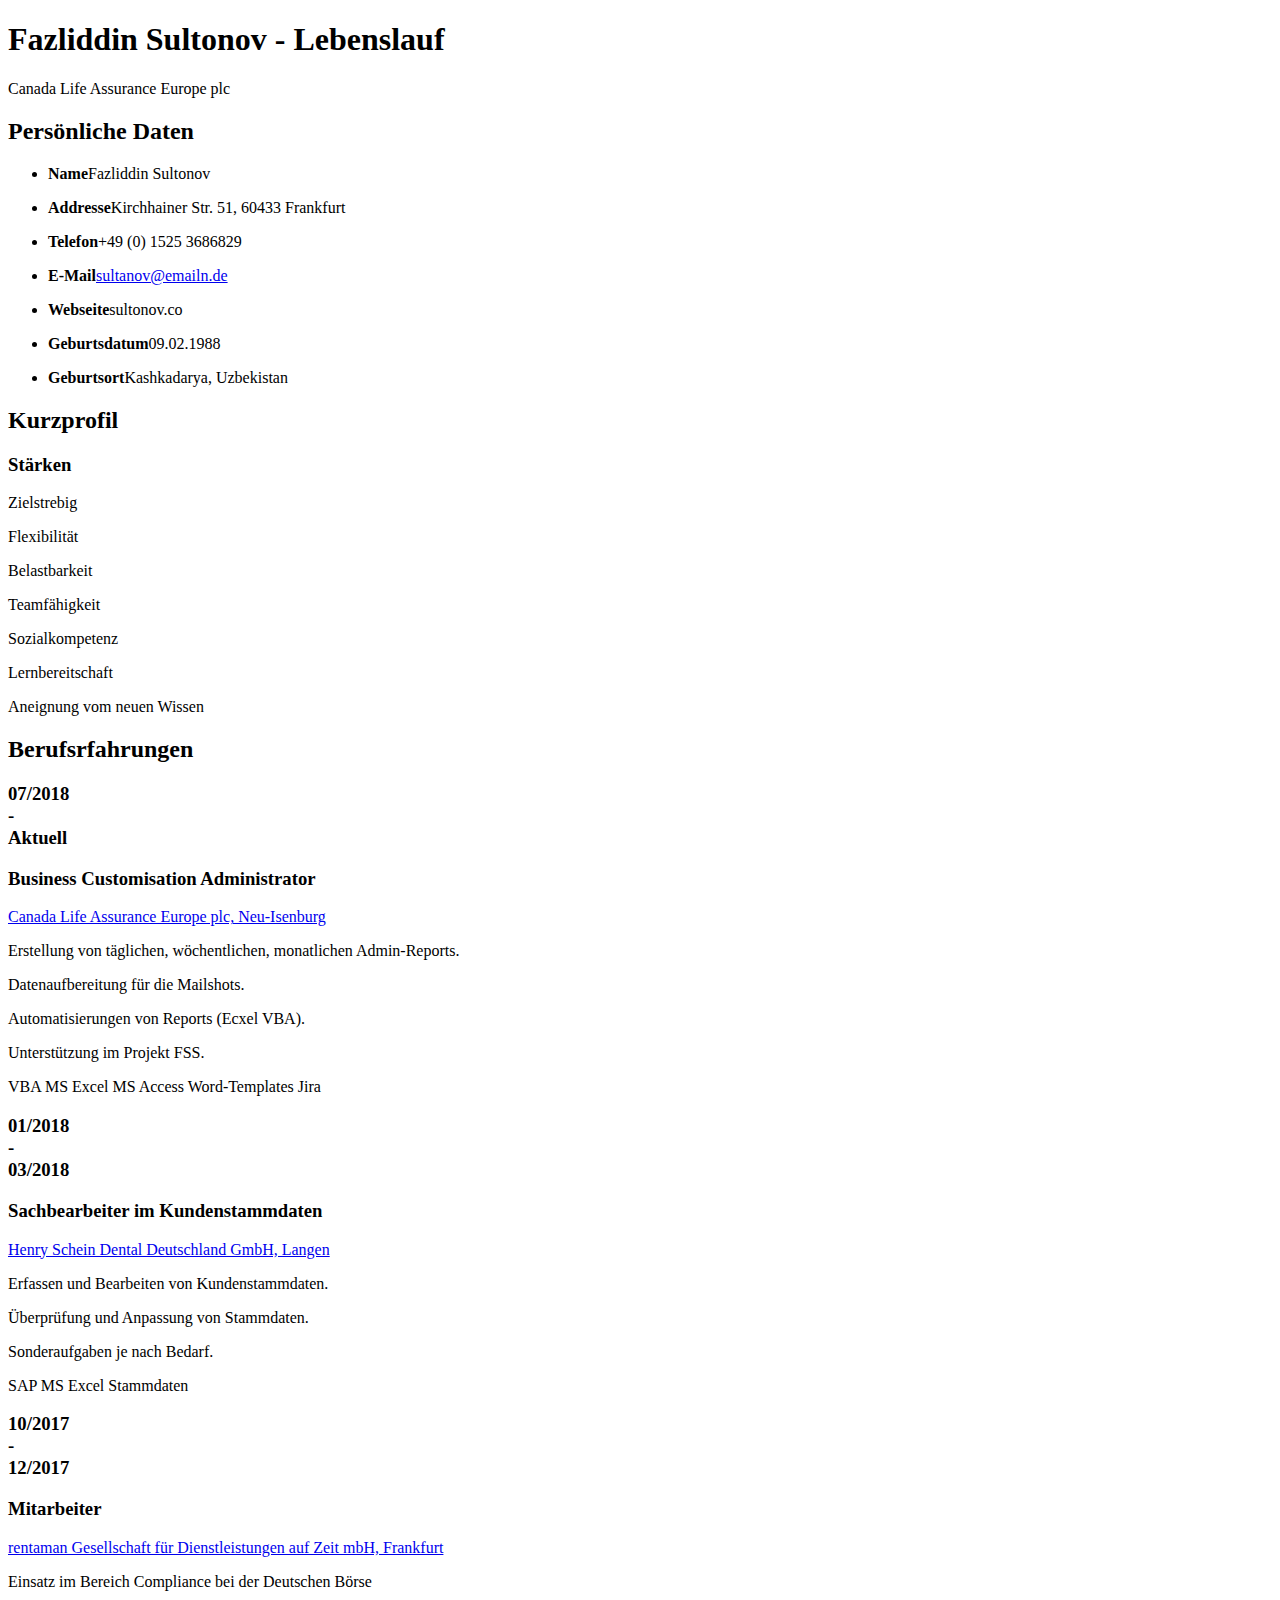
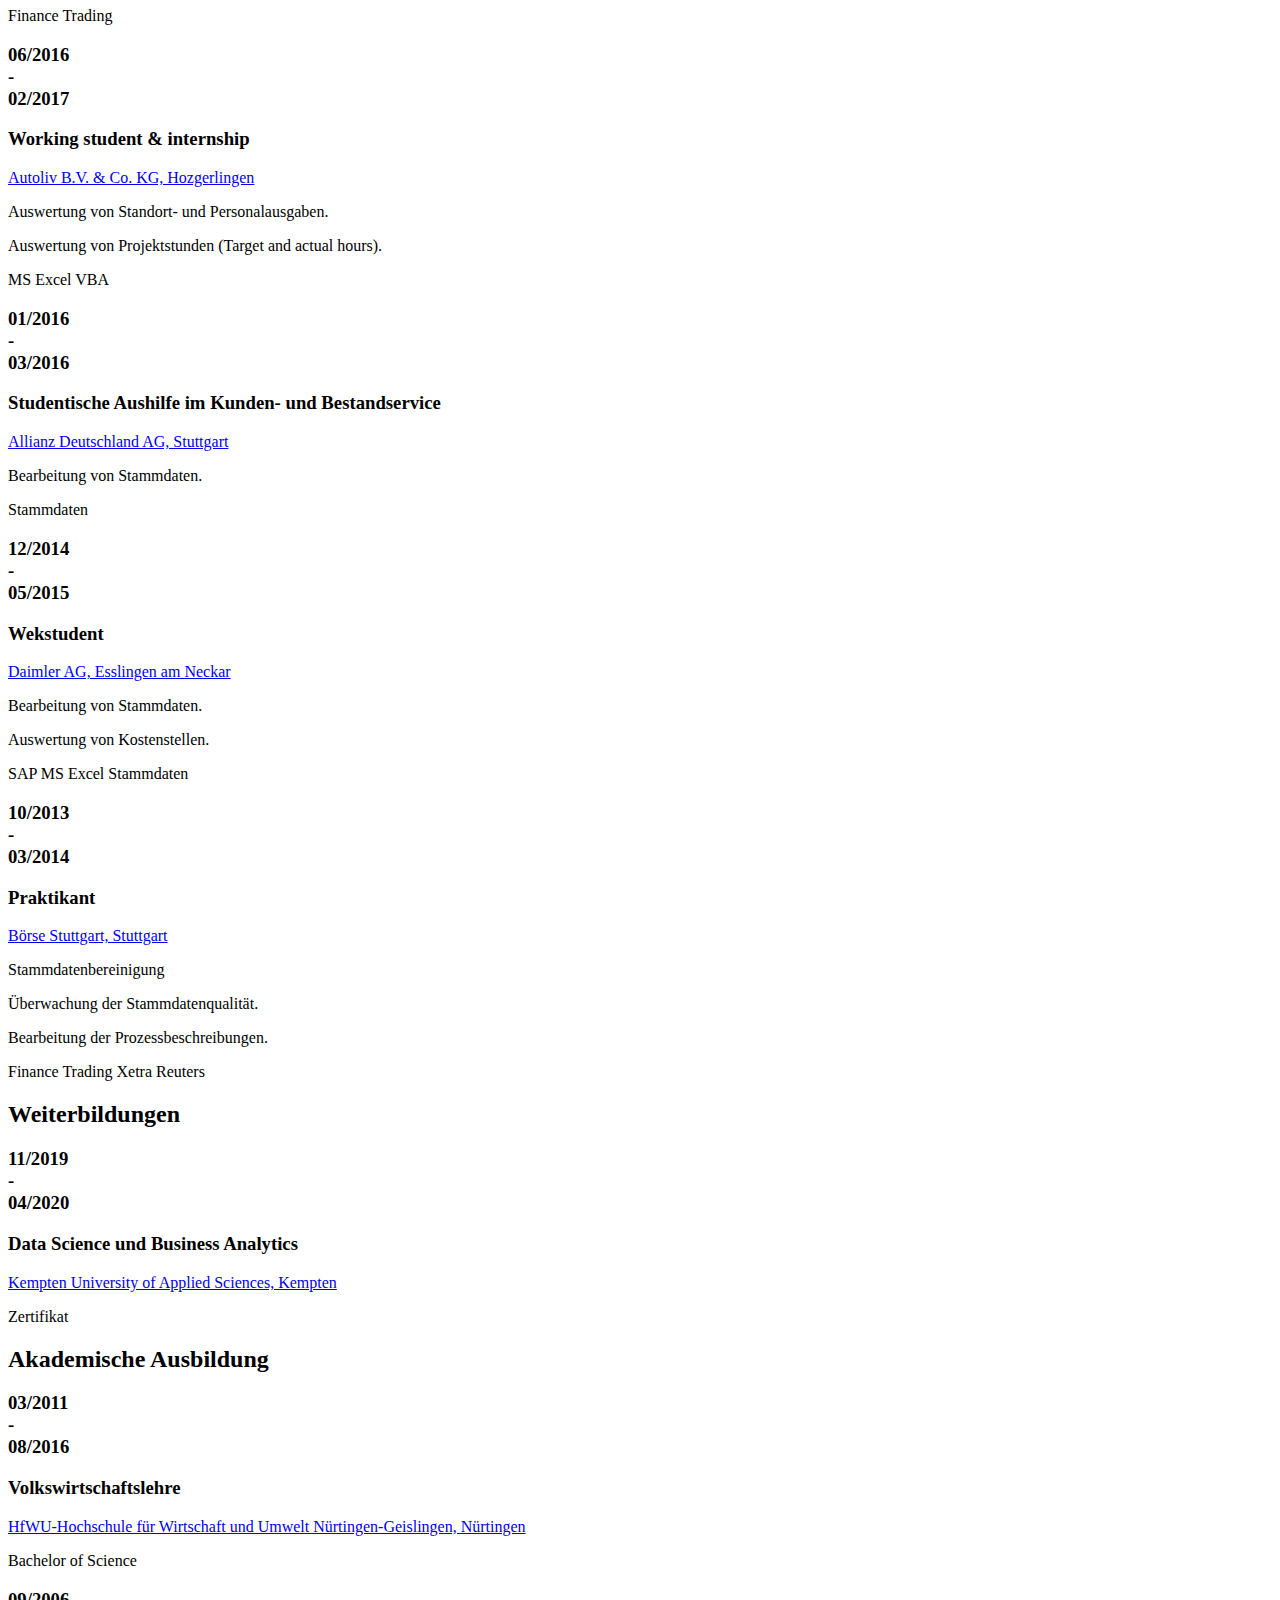
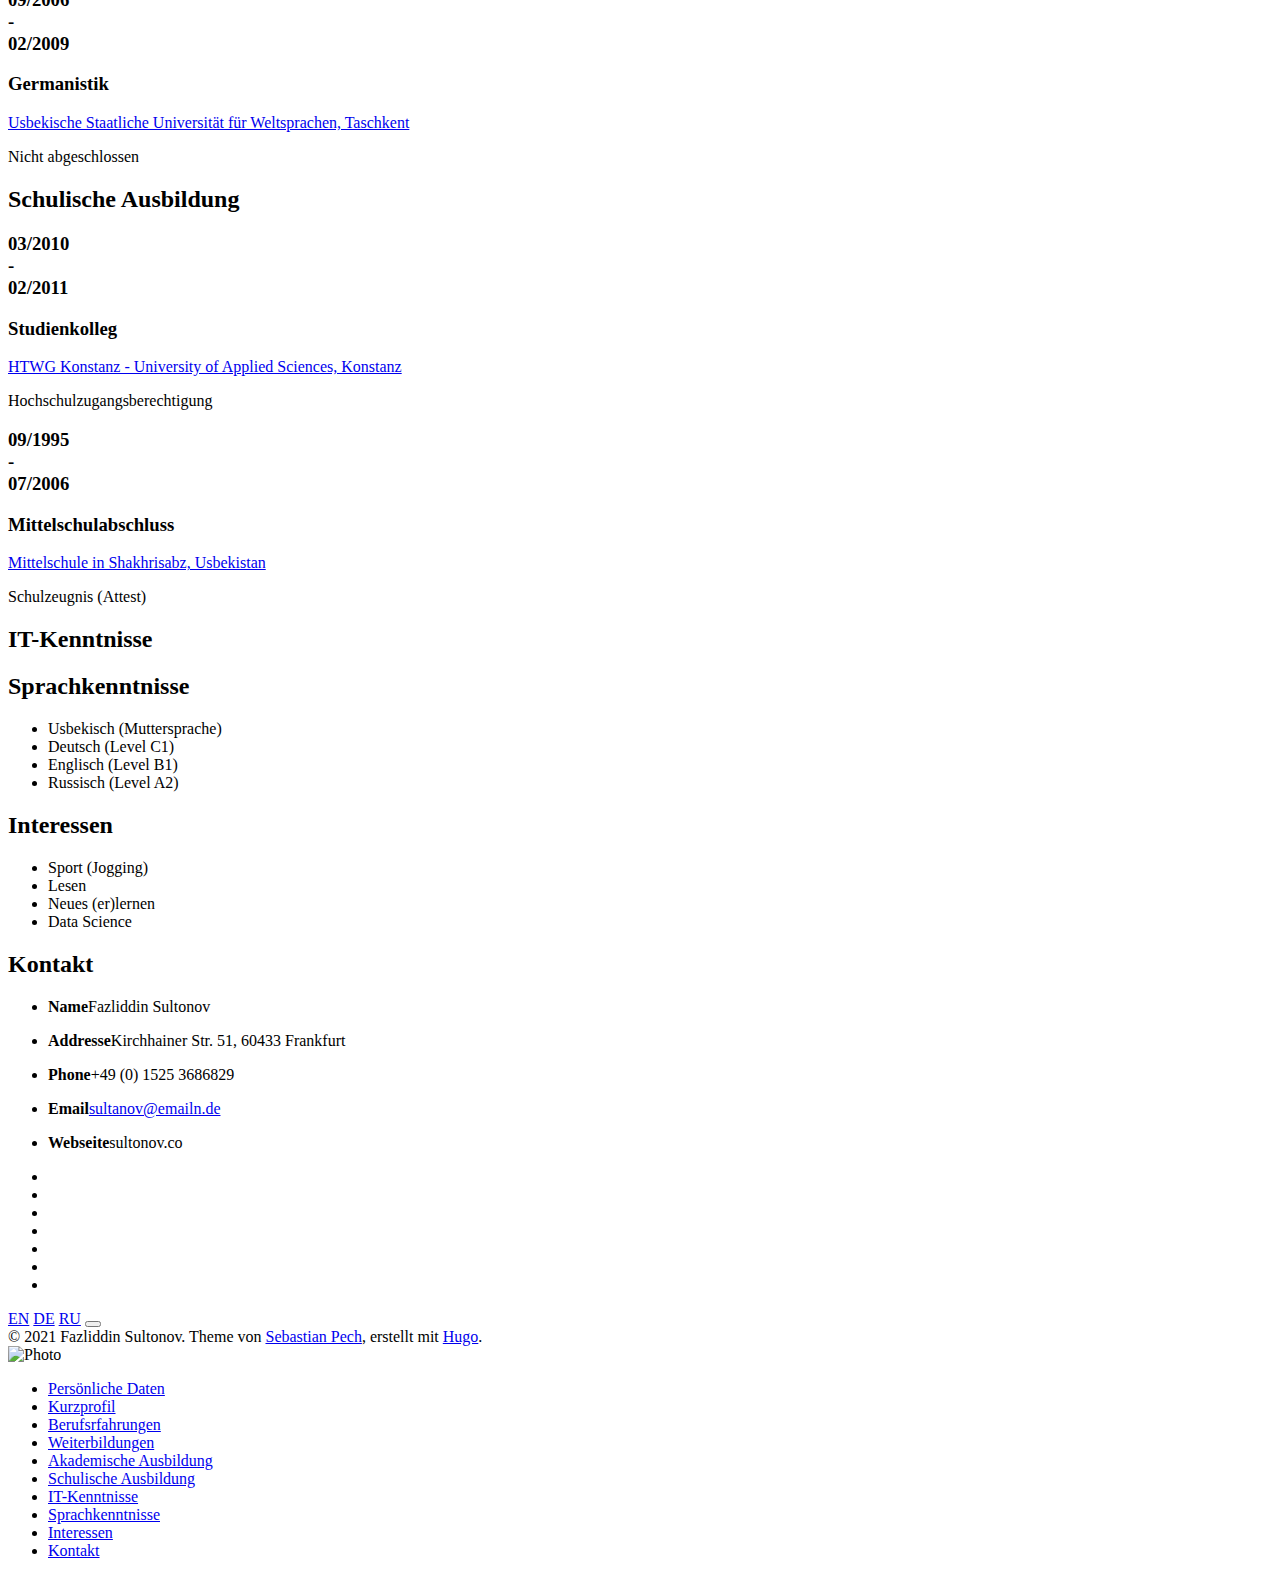
==== public/de/index.html @ d3e71e3d "Add files via upload" ====
<!DOCTYPE html>
<html lang="de">
    <meta charset="utf-8"><script type="application/ld+json">
    {
        "@context" : "http://schema.org",
        "@type" : "BlogPosting",
        "mainEntityOfPage": {
             "@type": "WebPage",
             "@id": "http:\/\/sultanov.github.io\/"
        },
        "articleSection" : "",
        "name" : "Lebenslauf",
        "headline" : "Lebenslauf",
        "description" : "Text about the site",
        "inLanguage" : "de",
        "author" : "Fazliddin Sultonov",
        "creator" : "Fazliddin Sultonov",
        "publisher": "Fazliddin Sultonov",
        "accountablePerson" : "Fazliddin Sultonov",
        "copyrightHolder" : "Fazliddin Sultonov",
        "copyrightYear" : "0001",
        "datePublished": "0001-01-01T00:00:00Z",
        "dateModified" : "0001-01-01T00:00:00Z",
        "url" : "\/de\/",
        "wordCount" : "0",
        "keywords" : [ "Blog" ]
    }
</script>
<title>Lebenslauf</title><meta name="viewport" content="width=device-width, initial-scale=1, shrink-to-fit=no">
<meta name="description" content="Text about the site">
<meta name="author" content="Fazliddin Sultonov">
<link rel="icon" href="http://sultanov.github.io/favicon.ico">


<meta itemprop="name" content="Lebenslauf">
<meta itemprop="description" content="Text about the site">
<meta property="og:title" content="Lebenslauf" />
<meta property="og:description" content="Text about the site" />
<meta property="og:type" content="website" />
<meta property="og:url" content="http://sultanov.github.io/de/" /><meta property="og:site_name" content="Lebenslauf" />


<meta name="twitter:card" content="summary"/>
<meta name="twitter:title" content="Lebenslauf"/>
<meta name="twitter:description" content="Text about the site"/>
<meta name="twitter:site" content="@Fazil_BEK"/>


<link rel="alternate" href="http://sultanov.github.io/de/index.xml" type="application/rss+xml" title="Lebenslauf"/>





<link rel="stylesheet" href="http://sultanov.github.io/css/vendor.min.86df443f2a1b5e0b3cbbdac33434ccbda779a6022b8434304fc34579dc955328f2f9b2969f8f2f6cadc9cf355bbb09e503cc7f9e86cd1330c4f6515e4bd662cf.css" integrity="sha512-ht9EPyobXgs8u9rDNDTMvad5pgIrhDQwT8NFedyVUyjy&#43;bKWn48vbK3JzzVbuwnlA8x/nobNEzDE9lFeS9Zizw==">


<body>





<div class="container">
    <main>

<h1>Fazliddin Sultonov - Lebenslauf</h1>
<div class="subtitle">Canada Life Assurance Europe plc</div>



<section id="section-personliche-daten">
    <h2><i class="fas fa-user"></i> Persönliche Daten</h2>
    <ul class="listspecial">
        
            <li><strong><i class="fas fa-user"></i> Name</strong>Fazliddin Sultonov</p>
        
            <li><strong><i class="fas fa-map-marker-alt"></i> Addresse</strong>Kirchhainer Str. 51, 60433 Frankfurt</p>
        
            <li><strong><i class="fas fa-mobile-alt"></i> Telefon</strong>+49 (0) 1525 3686829</p>
        
            <li><strong><i class="fas fa-envelope"></i> E-Mail</strong><a href="mailto:sultanov@emailn.de">sultanov@emailn.de</a></p>
        
            <li><strong><i class="fas fa-globe"></i> Webseite</strong>sultonov.co</p>
        
            <li><strong><i class="far fa-calendar-alt"></i> Geburtsdatum</strong>09.02.1988</p>
        
            <li><strong><i class="fas fa-globe-americas"></i> Geburtsort</strong>Kashkadarya, Uzbekistan</p>
        
    </ul>
</section>



<section id="section-kurzprofil">
    <h2><i class="fas fa-th-list"></i> Kurzprofil</h2>
    
        <div class="innerContainer">
            <h3 class="innerLeft">Stärken</h3>
            <div class="innerRight">
                
                    <p>Zielstrebig</p>
                
                    <p>Flexibilität</p>
                
                    <p>Belastbarkeit</p>
                
                    <p>Teamfähigkeit</p>
                
                    <p>Sozialkompetenz</p>
                
                    <p>Lernbereitschaft</p>
                
                    <p>Aneignung vom neuen Wissen</p>
                
            </div>
        </div>
    
</section>



<section id="section-berufsrfahrungen">
    <h2><i class="fas fa-briefcase"></i> Berufsrfahrungen</h2>
    
        <div class="innerContainer">
            <h3 class="innerLeft">07/2018<br />-<br/> Aktuell</h3>
            <div class="innerRight">
                <h3>Business Customisation Administrator</h3>
                <p><a href="https://www.canadalife.de/" target="_blank" rel="noopener noreferrer">Canada Life Assurance Europe plc, Neu-Isenburg</a></p>
                
                    <p>Erstellung von täglichen, wöchentlichen, monatlichen Admin-Reports.</p>
                
                    <p>Datenaufbereitung für die Mailshots.</p>
                
                    <p>Automatisierungen von Reports (Ecxel VBA).</p>
                
                    <p>Unterstützung im Projekt FSS.</p>
                
                <p>
                    
                        <span class="tag">VBA</span>
                    
                        <span class="tag">MS Excel</span>
                    
                        <span class="tag">MS Access</span>
                    
                        <span class="tag">Word-Templates</span>
                    
                        <span class="tag">Jira</span>
                    
                </p>
            </div>
        </div>
    
        <div class="innerContainer">
            <h3 class="innerLeft">01/2018<br />-<br/> 03/2018</h3>
            <div class="innerRight">
                <h3>Sachbearbeiter im Kundenstammdaten</h3>
                <p><a href="https://www.henryschein-dental.de/dental.aspx?sc_lang=de-de&amp;hssc=1" target="_blank" rel="noopener noreferrer">Henry Schein Dental Deutschland GmbH, Langen</a></p>
                
                    <p>Erfassen und Bearbeiten von Kundenstammdaten.</p>
                
                    <p>Überprüfung und Anpassung von Stammdaten.</p>
                
                    <p>Sonderaufgaben je nach Bedarf.</p>
                
                <p>
                    
                        <span class="tag">SAP</span>
                    
                        <span class="tag">MS Excel</span>
                    
                        <span class="tag">Stammdaten</span>
                    
                </p>
            </div>
        </div>
    
        <div class="innerContainer">
            <h3 class="innerLeft">10/2017<br />-<br/> 12/2017</h3>
            <div class="innerRight">
                <h3>Mitarbeiter</h3>
                <p><a href="https://rentaman.de/" target="_blank" rel="noopener noreferrer">rentaman Gesellschaft für Dienstleistungen auf Zeit mbH, Frankfurt</a></p>
                
                    <p>Einsatz im Bereich Compliance bei der Deutschen Börse</p>
                
                <p>
                    
                        <span class="tag">Finance</span>
                    
                        <span class="tag">Trading</span>
                    
                </p>
            </div>
        </div>
    
        <div class="innerContainer">
            <h3 class="innerLeft">06/2016<br />-<br/> 02/2017</h3>
            <div class="innerRight">
                <h3>Working student &amp; internship</h3>
                <p><a href="https://www.autoliv.com/" target="_blank" rel="noopener noreferrer">Autoliv B.V. &amp; Co. KG, Hozgerlingen</a></p>
                
                    <p>Auswertung von Standort- und Personalausgaben.</p>
                
                    <p>Auswertung von Projektstunden (Target and actual hours).</p>
                
                <p>
                    
                        <span class="tag">MS Excel</span>
                    
                        <span class="tag">VBA</span>
                    
                </p>
            </div>
        </div>
    
        <div class="innerContainer">
            <h3 class="innerLeft">01/2016<br />-<br/> 03/2016</h3>
            <div class="innerRight">
                <h3>Studentische Aushilfe im Kunden- und Bestandservice</h3>
                <p><a href="https://www.allianz.de/" target="_blank" rel="noopener noreferrer">Allianz Deutschland AG, Stuttgart</a></p>
                
                    <p>Bearbeitung von Stammdaten.</p>
                
                <p>
                    
                        <span class="tag">Stammdaten</span>
                    
                </p>
            </div>
        </div>
    
        <div class="innerContainer">
            <h3 class="innerLeft">12/2014<br />-<br/> 05/2015</h3>
            <div class="innerRight">
                <h3>Wekstudent</h3>
                <p><a href="https://www.daimler.com/de/" target="_blank" rel="noopener noreferrer">Daimler AG, Esslingen am Neckar</a></p>
                
                    <p>Bearbeitung von Stammdaten.</p>
                
                    <p>Auswertung von Kostenstellen.</p>
                
                <p>
                    
                        <span class="tag">SAP</span>
                    
                        <span class="tag">MS Excel</span>
                    
                        <span class="tag">Stammdaten</span>
                    
                </p>
            </div>
        </div>
    
        <div class="innerContainer">
            <h3 class="innerLeft">10/2013<br />-<br/> 03/2014</h3>
            <div class="innerRight">
                <h3>Praktikant</h3>
                <p><a href="https://www.boerse-stuttgart.de/de/" target="_blank" rel="noopener noreferrer">Börse Stuttgart, Stuttgart</a></p>
                
                    <p>Stammdatenbereinigung</p>
                
                    <p>Überwachung der Stammdatenqualität.</p>
                
                    <p>Bearbeitung der Prozessbeschreibungen.</p>
                
                <p>
                    
                        <span class="tag">Finance</span>
                    
                        <span class="tag">Trading</span>
                    
                        <span class="tag">Xetra</span>
                    
                        <span class="tag">Reuters</span>
                    
                </p>
            </div>
        </div>
    
</section>



    
    <section id="section-weiterbildungen">
        <h2><i class="fas fa-chalkboard-teacher"></i> Weiterbildungen</h2>
        
            <div class="innerContainer">
                <h3 class="innerLeft">11/2019<br />-<br/> 04/2020</h3>
                <div class="innerRight">
                    <h3>Data Science und Business Analytics</h3>
                    <p><a href="https://www.hs-kempten.de/" target="_blank" rel="noopener noreferrer">Kempten University of Applied Sciences, Kempten</a></p>
                    <p>Zertifikat</p>
                </div>
            </div>
        
    </section>
    

    
    <section id="section-akademische-ausbildung">
        <h2><i class="fas fa-graduation-cap"></i> Akademische Ausbildung</h2>
        
            <div class="innerContainer">
                <h3 class="innerLeft">03/2011<br />-<br/> 08/2016</h3>
                <div class="innerRight">
                    <h3>Volkswirtschaftslehre</h3>
                    <p><a href="https://www.hfwu.com/" target="_blank" rel="noopener noreferrer">HfWU-Hochschule für Wirtschaft und Umwelt Nürtingen-Geislingen, Nürtingen</a></p>
                    <p>Bachelor of Science</p>
                </div>
            </div>
        
            <div class="innerContainer">
                <h3 class="innerLeft">09/2006<br />-<br/> 02/2009</h3>
                <div class="innerRight">
                    <h3>Germanistik</h3>
                    <p><a href="http://www.uzswlu.uz/" target="_blank" rel="noopener noreferrer">Usbekische Staatliche Universität für Weltsprachen, Taschkent</a></p>
                    <p>Nicht abgeschlossen</p>
                </div>
            </div>
        
    </section>
    

    
    <section id="section-schulische-ausbildung">
        <h2><i class="fas fa-school"></i> Schulische Ausbildung</h2>
        
            <div class="innerContainer">
                <h3 class="innerLeft">03/2010<br />-<br/> 02/2011</h3>
                <div class="innerRight">
                    <h3>Studienkolleg</h3>
                    <p><a href="https://www.htwg-konstanz.de/en/" target="_blank" rel="noopener noreferrer">HTWG Konstanz - University of Applied Sciences, Konstanz</a></p>
                    <p>Hochschulzugangsberechtigung</p>
                </div>
            </div>
        
            <div class="innerContainer">
                <h3 class="innerLeft">09/1995<br />-<br/> 07/2006</h3>
                <div class="innerRight">
                    <h3>Mittelschulabschluss</h3>
                    <p><a href="https://en.wikipedia.org/wiki/Shahrisabz" target="_blank" rel="noopener noreferrer">Mittelschule in Shakhrisabz, Usbekistan</a></p>
                    <p>Schulzeugnis (Attest)</p>
                </div>
            </div>
        
    </section>
    



<section id="section-it-kenntnisse">
    <h2><i class="fas fa-sliders-h"></i> IT-Kenntnisse</h2>
    <ul class="listspecial">
        
			<div class="">
				<i class="fas fa-file-code"></i><div class="bar learning1" data-skill="HTML & CSS"></div>
				<i class="fab fa-wordpress"></i><div class="bar learning2" data-skill="Wordpress"></div>
				<i class="fas fa-database"></i><div class="bar learning3" data-skill="MSSQL & MySQL"></div>
				<i class="fab fa-python"></i><div class="bar learning4" data-skill="Python"></div>				
				<i class="fab fa-r-project"></i><div class="bar learning5" data-skill="R"></div>				
				<i class="fas fa-file-excel"></i><div class="bar learning6" data-skill="MS Excel & VBA"></div>
			</div>
        
    </ul>
</section>



    
    <section id="section-sprachkenntnisse">
        <h2><i class="fas fa-language"></i> Sprachkenntnisse</h2>
        <ul class="listsimple">
            
                <li>Usbekisch (Muttersprache)</li>
            
                <li>Deutsch (Level C1)</li>
            
                <li>Englisch (Level B1)</li>
            
                <li>Russisch (Level A2)</li>
            
        </ul>
    </section>
    

    
    <section id="section-interessen">
        <h2><i class="fas fa-chess"></i> Interessen</h2>
        <ul class="listsimple">
            
                <li>Sport (Jogging)</li>
            
                <li>Lesen</li>
            
                <li>Neues (er)lernen</li>
            
                <li>Data Science</li>
            
        </ul>
    </section>
    



<section id="section-kontakt">
    <h2><i class="fas fa-address-card"></i> Kontakt</h2>
    <ul class="listspecial">
        
            <li><strong><i class="fas fa-user"></i> Name</strong>Fazliddin Sultonov</p>
        
            <li><strong><i class="fas fa-map-marker-alt"></i> Addresse</strong>Kirchhainer Str. 51, 60433 Frankfurt</p>
        
            <li><strong><i class="fas fa-mobile-alt"></i> Phone</strong>+49 (0) 1525 3686829</p>
        
            <li><strong><i class="fas fa-envelope"></i> Email</strong><a href="mailto:sultanov@emailn.de">sultanov@emailn.de</a></p>
        
            <li><strong><i class="fas fa-globe"></i> Webseite</strong>sultonov.co</p>
        
    </ul>
    <ul>
  <li class="list-inline-item"><a href="https://github.com/FaziSultan" target="_blank" rel="noopener noreferrer" title="GitHub" class="fab fa-github fa-2x white-text"></a></li>





  <li class="list-inline-item"><a href="https://twitter.com/Fazil_BEK" target="_blank" rel="noopener noreferrer" title="Twitter" class="fab fa-twitter-square fa-2x white-text"></a></li>























  <li class="list-inline-item"><a href="https://linkedin.com/in/fazliddinsultonov" target="_blank" rel="noopener noreferrer" title="LinkedIn" class="fab fa-linkedin fa-2x white-text"></a></li>







  <li class="list-inline-item"><a href="https://xing.com/profile/Fazliddin_Sultonov3" target="_blank" rel="noopener noreferrer" title="Xing" class="fab fa-xing-square fa-2x white-text"></a></li>

















  <li class="list-inline-item"><a href="https://instagram.com/f_sultonov" target="_blank" rel="noopener noreferrer" title="Instagram" class="fab fa-instagram-square fa-2x white-text"></a></li>











  <li class="list-inline-item"><a href="https://youtube.com/channel/UC1vH3m44feh4WzQWQQBMong" target="_blank" rel="noopener noreferrer" title="YouTube" class="fab fa-youtube-square fa-2x white-text"></a></li>





  <li class="list-inline-item"><a href="https://t.me/f_sultan" target="_blank" rel="noopener noreferrer" title="Telegram" class="fab fa-telegram fa-2x white-text"></a></li>







</ul>
</section>

<div class="fabs">
    
        
            <a href="http://sultanov.github.io/" class="btn">EN</a>
        
            <a href="http://sultanov.github.io/de/" class="btn">DE</a>
        
            <a href="http://sultanov.github.io/ru/" class="btn">RU</a>
        
    
    <button class="btn-toggle-theme btn" aria-label="Toggle theme"><i class="fas fa-adjust"></i></button>
    <a href="#" class="btn" aria-label="Go to top"><i class="fas fa-arrow-circle-up"></i></a>    
</div>

<footer>
    &copy; 2021 Fazliddin Sultonov.
    Theme von <a href="https://www.spech.de" target="_blank" rel="noopener noreferrer">Sebastian Pech</a>, erstellt mit <a href="https://gohugo.io/" target="_blank" rel="noopener noreferrer">Hugo</a>.
</footer>
</main>
    <aside class="sidebar">



    
    <img src="http://sultanov.github.io/photo_hu766b4e87bbf5b80d20c621931a331021_529138_320x0_resize_q75_box.jpg" width="320" height="480" alt="Photo" />




<nav>
    <ul>
        
        <li><a href="#section-personliche-daten"><i class="fas fa-user"></i> Persönliche Daten</a></li>
        <li><a href="#section-kurzprofil"><i class="fas fa-th-list"></i> Kurzprofil</a></li>
        <li><a href="#section-berufsrfahrungen"><i class="fas fa-briefcase"></i> Berufsrfahrungen</a></li>
		<li><a href="#section-weiterbildungen"><i class="fas fa-chalkboard-teacher"></i> Weiterbildungen</a></li>
        <li><a href="#section-akademische-ausbildung"><i class="fas fa-graduation-cap"></i> Akademische Ausbildung</a></li>
        
        <li><a href="#section-schulische-ausbildung"><i class="fas fa-school"></i> Schulische Ausbildung</a></li>
        
        <li><a href="#section-it-kenntnisse"><i class="fas fa-sliders-h"></i> IT-Kenntnisse</a></li>
		<li><a href="#section-sprachkenntnisse"><i class="fas fa-language"></i> Sprachkenntnisse</a></li>
               
        <li><a href="#section-interessen"><i class="fas fa-chess"></i> Interessen</a></li>
        <li><a href="#section-kontakt"><i class="fas fa-address-card"></i> Kontakt</a></li>
    </ul>
</nav>
</aside>
</div>




<script src="http://sultanov.github.io/js/vendor.min.a14583a13d569385a440f710953111eeb3ae21f4577e668895c2b1c1d810d1cdc163e44392fbf697d19cf3b21161c67d9d67b13cb4b396bd7782c822da97b4f4.js" integrity="sha512-oUWDoT1Wk4WkQPcQlTER7rOuIfRXfmaIlcKxwdgQ0c3BY&#43;RDkvv2l9Gc87IRYcZ9nWexPLSzlr13gsgi2pe09A=="></script>


<script type="application/javascript">
var doNotTrack = false;
if (!doNotTrack) {
	window.ga=window.ga||function(){(ga.q=ga.q||[]).push(arguments)};ga.l=+new Date;
	ga('create', 'G-X7WX2WGMF9', 'auto');
	
	ga('send', 'pageview');
}
</script>
<script async src='https://www.google-analytics.com/analytics.js'></script>

</body>
</html>
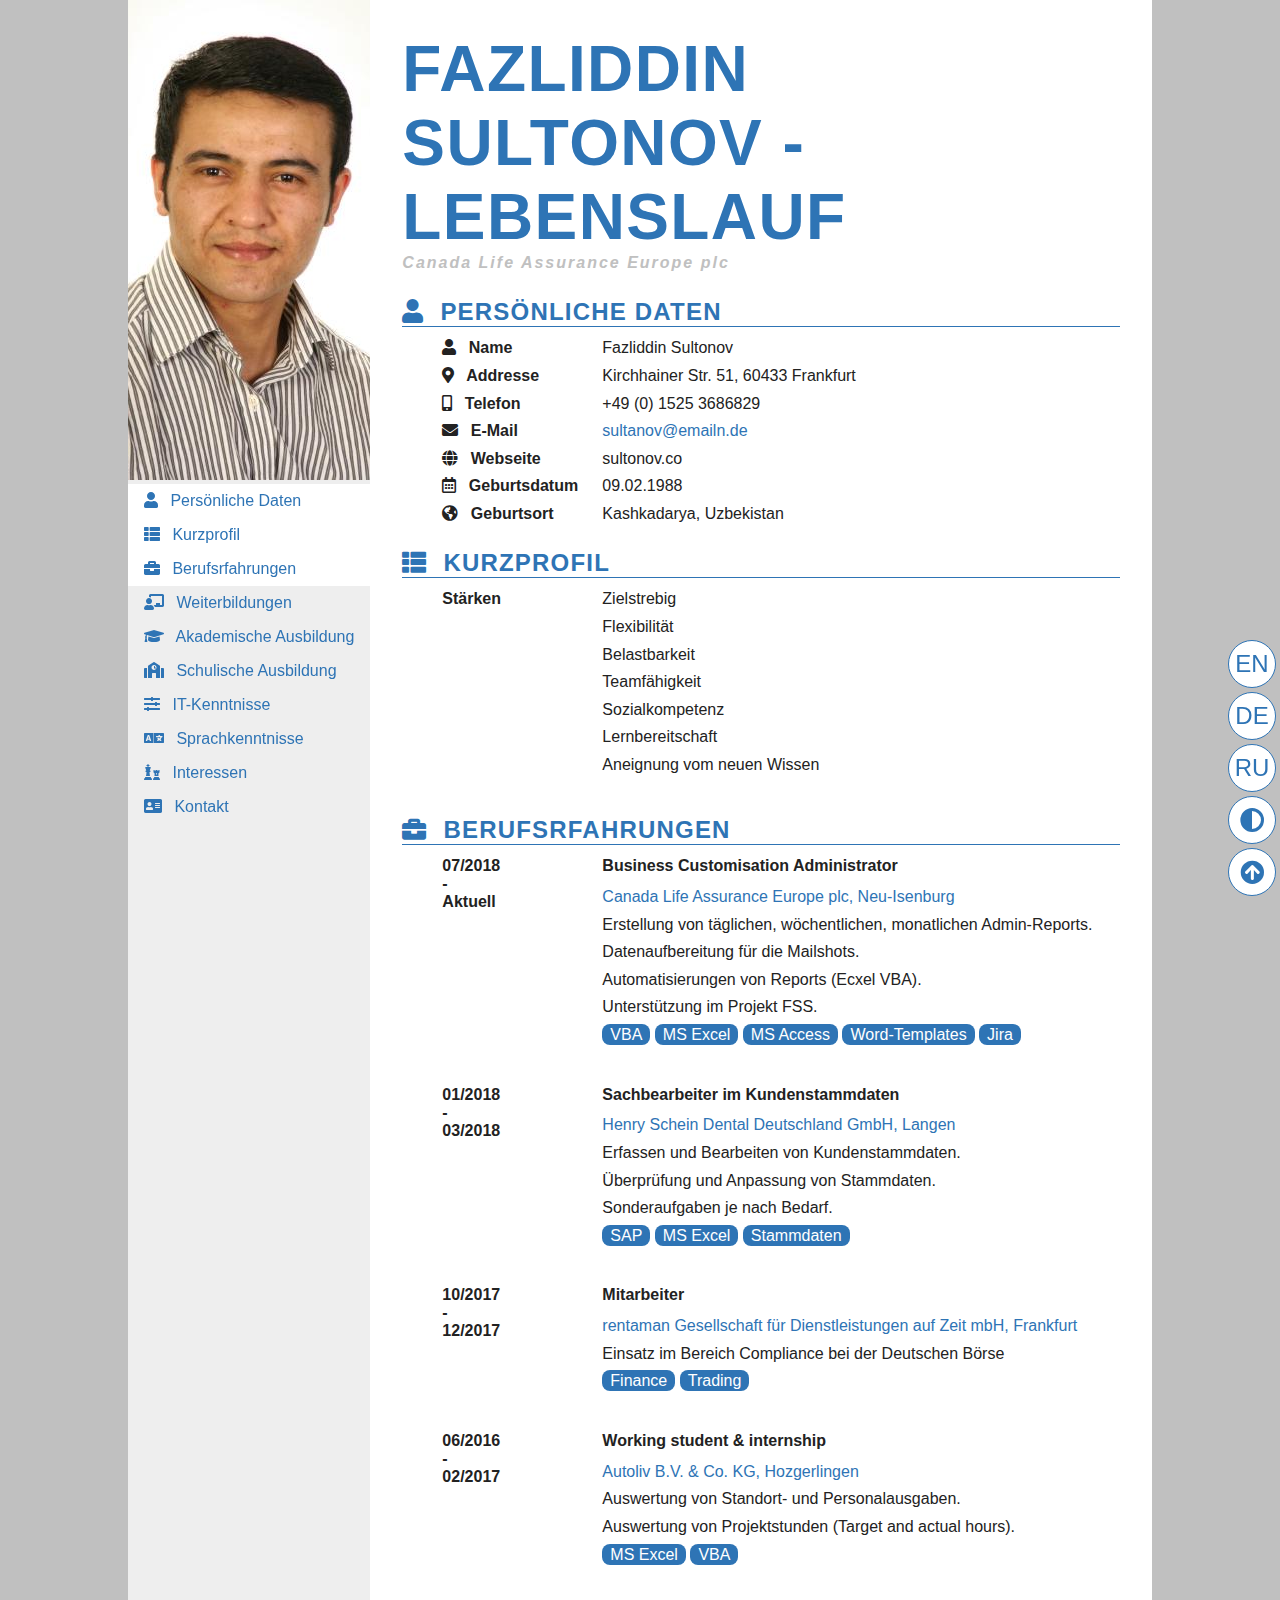
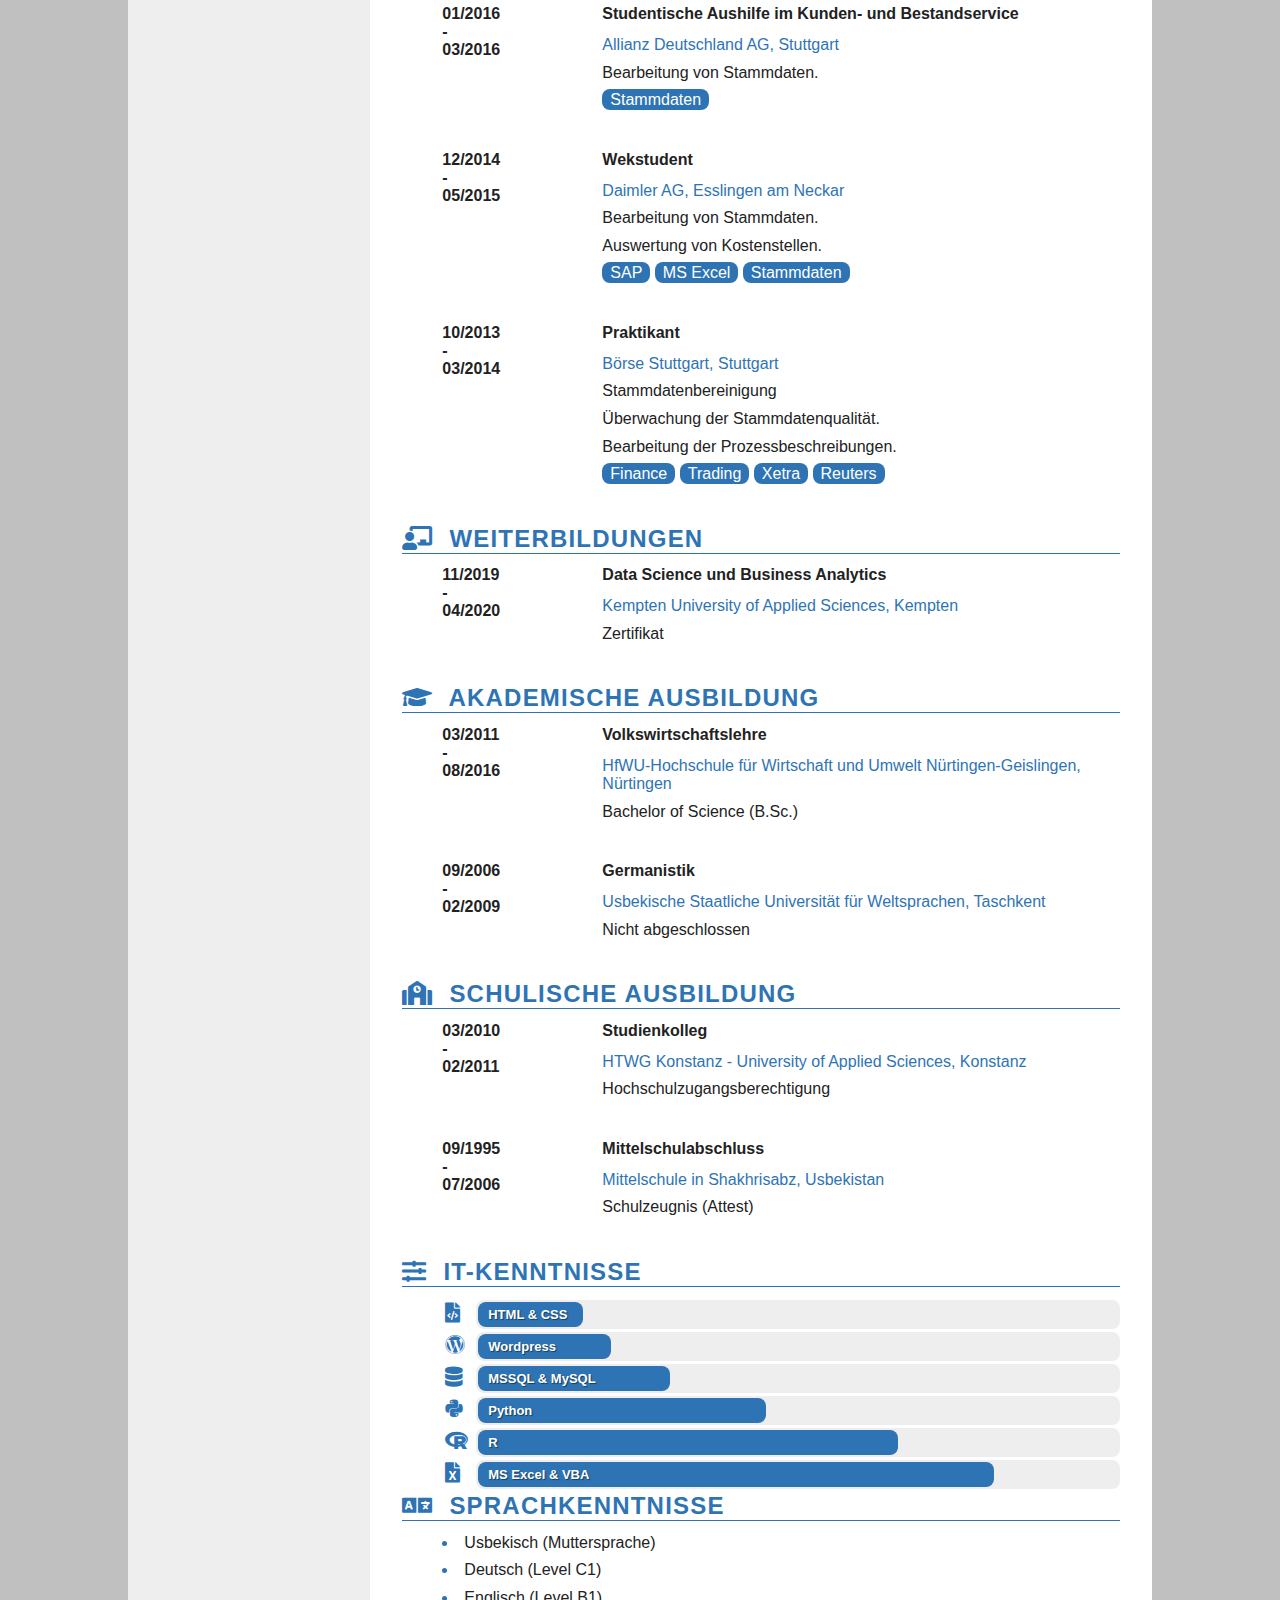
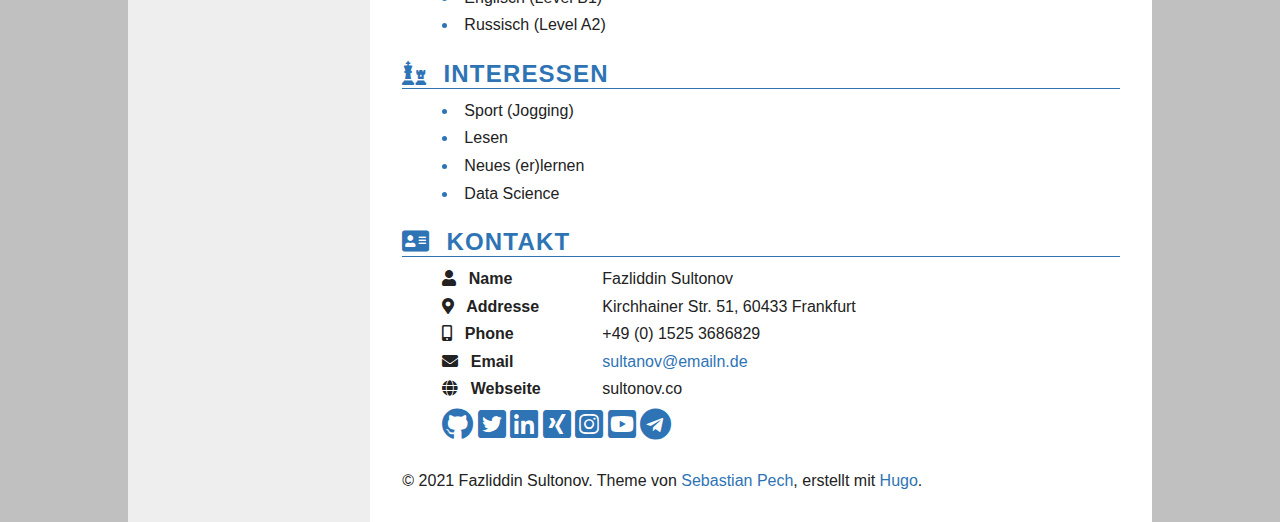
==== commit 88acea3c: "Add files via upload" ====
--- a/public/de/index.html
+++ b/public/de/index.html
@@ -6,7 +6,7 @@
         "@type" : "BlogPosting",
         "mainEntityOfPage": {
              "@type": "WebPage",
-             "@id": "http:\/\/sultanov.github.io\/"
+             "@id": "\/"
         },
         "articleSection" : "",
         "name" : "Lebenslauf",
@@ -29,7 +29,7 @@
 <title>Lebenslauf</title><meta name="viewport" content="width=device-width, initial-scale=1, shrink-to-fit=no">
 <meta name="description" content="Text about the site">
 <meta name="author" content="Fazliddin Sultonov">
-<link rel="icon" href="http://sultanov.github.io/favicon.ico">
+<link rel="icon" href="../favicon.ico">
 
 
 <meta itemprop="name" content="Lebenslauf">
@@ -37,7 +37,7 @@
 <meta property="og:title" content="Lebenslauf" />
 <meta property="og:description" content="Text about the site" />
 <meta property="og:type" content="website" />
-<meta property="og:url" content="http://sultanov.github.io/de/" /><meta property="og:site_name" content="Lebenslauf" />
+<meta property="og:url" content="/de/" /><meta property="og:site_name" content="Lebenslauf" />
 
 
 <meta name="twitter:card" content="summary"/>
@@ -46,13 +46,13 @@
 <meta name="twitter:site" content="@Fazil_BEK"/>
 
 
-<link rel="alternate" href="http://sultanov.github.io/de/index.xml" type="application/rss+xml" title="Lebenslauf"/>
-
-
-
-
-
-<link rel="stylesheet" href="http://sultanov.github.io/css/vendor.min.86df443f2a1b5e0b3cbbdac33434ccbda779a6022b8434304fc34579dc955328f2f9b2969f8f2f6cadc9cf355bbb09e503cc7f9e86cd1330c4f6515e4bd662cf.css" integrity="sha512-ht9EPyobXgs8u9rDNDTMvad5pgIrhDQwT8NFedyVUyjy&#43;bKWn48vbK3JzzVbuwnlA8x/nobNEzDE9lFeS9Zizw==">
+<link rel="alternate" href="../de/index.xml" type="application/rss+xml" title="Lebenslauf"/>
+
+
+
+
+
+<link rel="stylesheet" href="../css/vendor.min.ec8d9781b4e2610e31c7cef8994b92368f71b8b30317e01d010ceb5f3220790974a1fe0bf7194eb630453fffec1c0690dcfb51d552c63b8366fa9efd9dd26440.css" integrity="sha512-7I2XgbTiYQ4xx874mUuSNo9xuLMDF&#43;AdAQzrXzIgeQl0of4L9xlOtjBFP//sHAaQ3PtR1VLGO4Nm&#43;p79ndJkQA==">
 
 
 <body>
@@ -308,7 +308,7 @@
                 <div class="innerRight">
                     <h3>Volkswirtschaftslehre</h3>
                     <p><a href="https://www.hfwu.com/" target="_blank" rel="noopener noreferrer">HfWU-Hochschule für Wirtschaft und Umwelt Nürtingen-Geislingen, Nürtingen</a></p>
-                    <p>Bachelor of Science</p>
+                    <p>Bachelor of Science (B.Sc.)</p>
                 </div>
             </div>
         
@@ -356,12 +356,12 @@
     <ul class="listspecial">
         
 			<div class="">
-				<i class="fas fa-file-code"></i><div class="bar learning1" data-skill="HTML & CSS"></div>
-				<i class="fab fa-wordpress"></i><div class="bar learning2" data-skill="Wordpress"></div>
-				<i class="fas fa-database"></i><div class="bar learning3" data-skill="MSSQL & MySQL"></div>
-				<i class="fab fa-python"></i><div class="bar learning4" data-skill="Python"></div>				
-				<i class="fab fa-r-project"></i><div class="bar learning5" data-skill="R"></div>				
-				<i class="fas fa-file-excel"></i><div class="bar learning6" data-skill="MS Excel & VBA"></div>
+				<div class="spalte left"><i class="fas fa-file-code" style="font-size:20px"></i></div><div class="spalte right"><div class="bar learning1" data-skill="HTML & CSS"></div></div>
+				<div class="spalte left"><i class="fab fa-wordpress" style="font-size:20px"></i></div><div class="spalte right"><div class="bar learning2" data-skill="Wordpress"></div></div>
+				<div class="spalte left"><i class="fas fa-database" style="font-size:20px"></i></div><div class="spalte right"><div class="bar learning3" data-skill="MSSQL & MySQL"></div></div>
+				<div class="spalte left"><i class="fab fa-python" style="font-size:20px"></i></div><div class="spalte right"><div class="bar learning4" data-skill="Python"></div></div>				
+				<div class="spalte left"><i class="fab fa-r-project" style="font-size:20px"></i></div><div class="spalte right"><div class="bar learning5" data-skill="R"></div></div>				
+				<div class="spalte left"><i class="fas fa-file-excel" style="font-size:20px"></i></div><div class="spalte right"><div class="bar learning6" data-skill="MS Excel & VBA"></div></div>
 			</div>
         
     </ul>
@@ -509,11 +509,11 @@
 <div class="fabs">
     
         
-            <a href="http://sultanov.github.io/" class="btn">EN</a>
+            <a href="../" class="btn">EN</a>
         
-            <a href="http://sultanov.github.io/de/" class="btn">DE</a>
+            <a href="../de/" class="btn">DE</a>
         
-            <a href="http://sultanov.github.io/ru/" class="btn">RU</a>
+            <a href="../ru/" class="btn">RU</a>
         
     
     <button class="btn-toggle-theme btn" aria-label="Toggle theme"><i class="fas fa-adjust"></i></button>
@@ -530,7 +530,7 @@
 
 
     
-    <img src="http://sultanov.github.io/photo_hu766b4e87bbf5b80d20c621931a331021_529138_320x0_resize_q75_box.jpg" width="320" height="480" alt="Photo" />
+    <img src="../photo_hu766b4e87bbf5b80d20c621931a331021_529138_320x0_resize_q75_box.jpg" width="320" height="480" alt="Photo" />
 
 
 
@@ -559,7 +559,7 @@
 
 
 
-<script src="http://sultanov.github.io/js/vendor.min.a14583a13d569385a440f710953111eeb3ae21f4577e668895c2b1c1d810d1cdc163e44392fbf697d19cf3b21161c67d9d67b13cb4b396bd7782c822da97b4f4.js" integrity="sha512-oUWDoT1Wk4WkQPcQlTER7rOuIfRXfmaIlcKxwdgQ0c3BY&#43;RDkvv2l9Gc87IRYcZ9nWexPLSzlr13gsgi2pe09A=="></script>
+<script src="../js/vendor.min.a14583a13d569385a440f710953111eeb3ae21f4577e668895c2b1c1d810d1cdc163e44392fbf697d19cf3b21161c67d9d67b13cb4b396bd7782c822da97b4f4.js" integrity="sha512-oUWDoT1Wk4WkQPcQlTER7rOuIfRXfmaIlcKxwdgQ0c3BY&#43;RDkvv2l9Gc87IRYcZ9nWexPLSzlr13gsgi2pe09A=="></script>
 
 
 <script type="application/javascript">
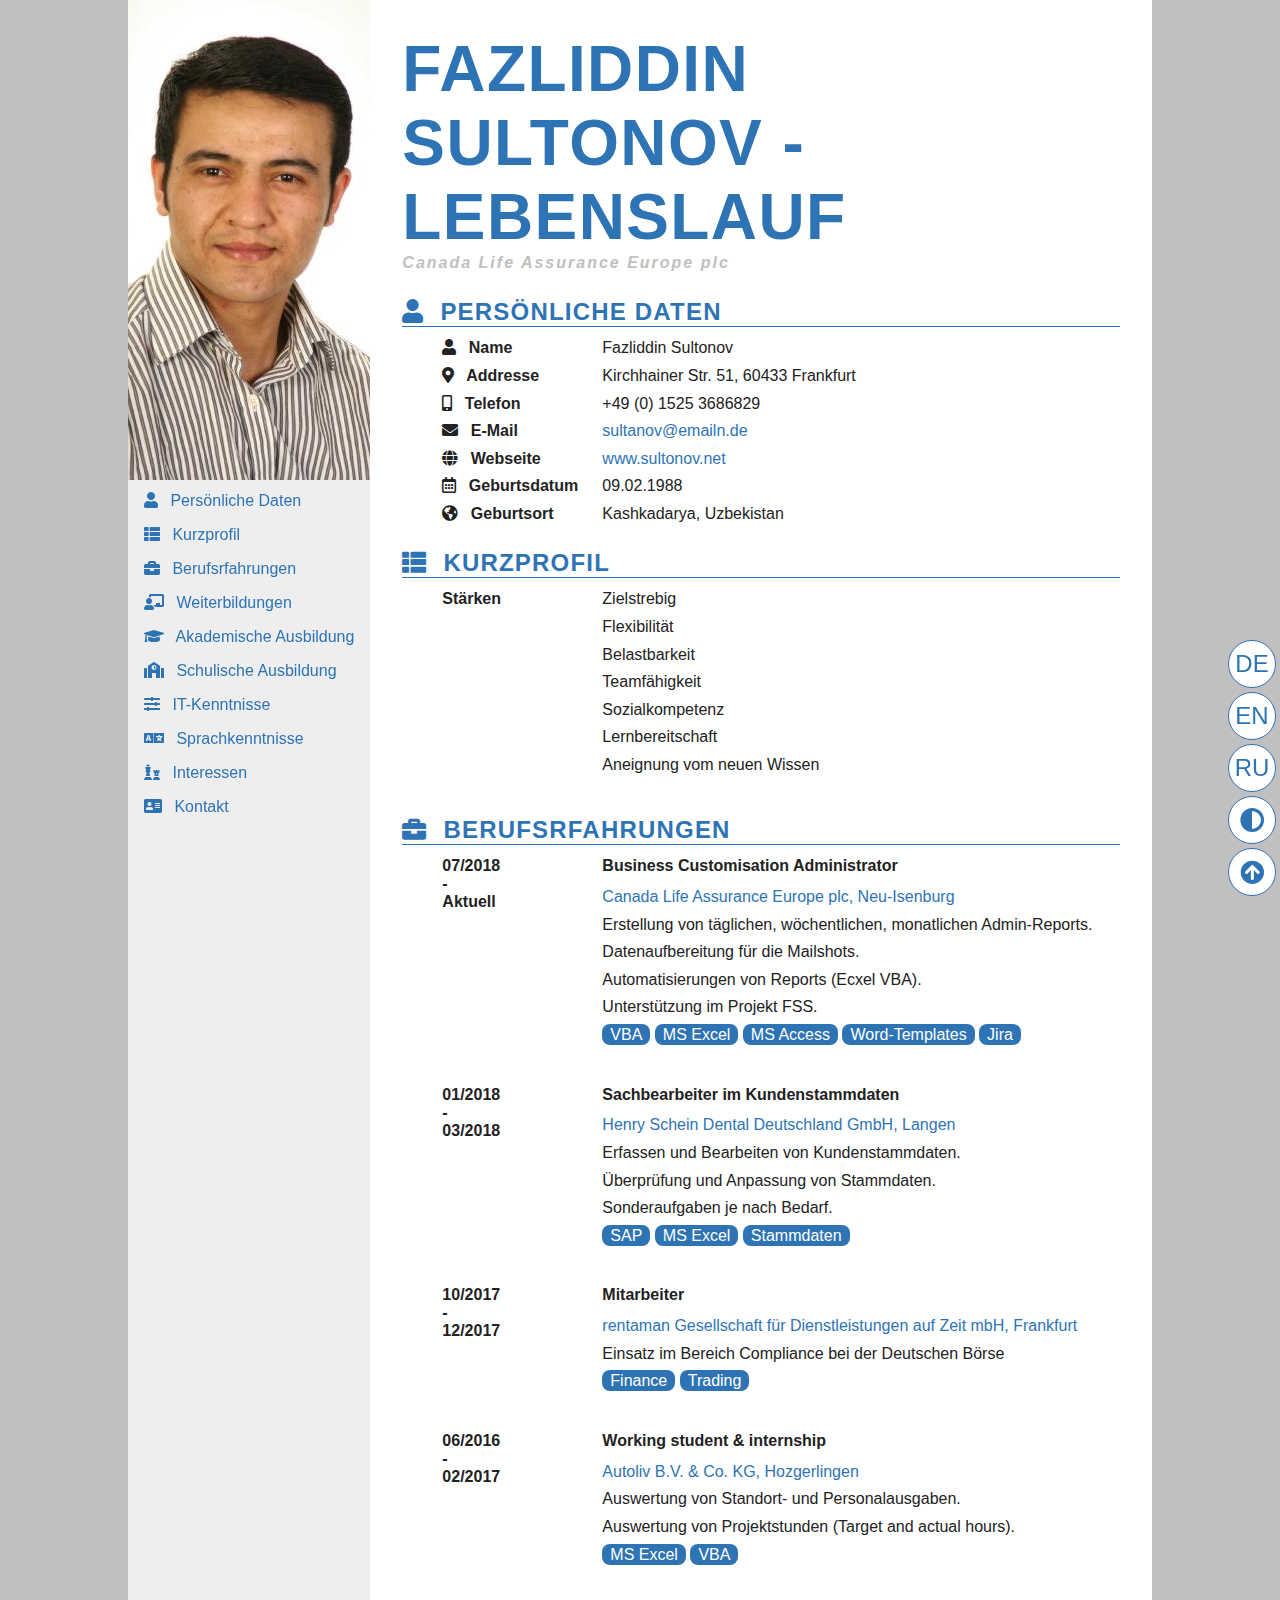
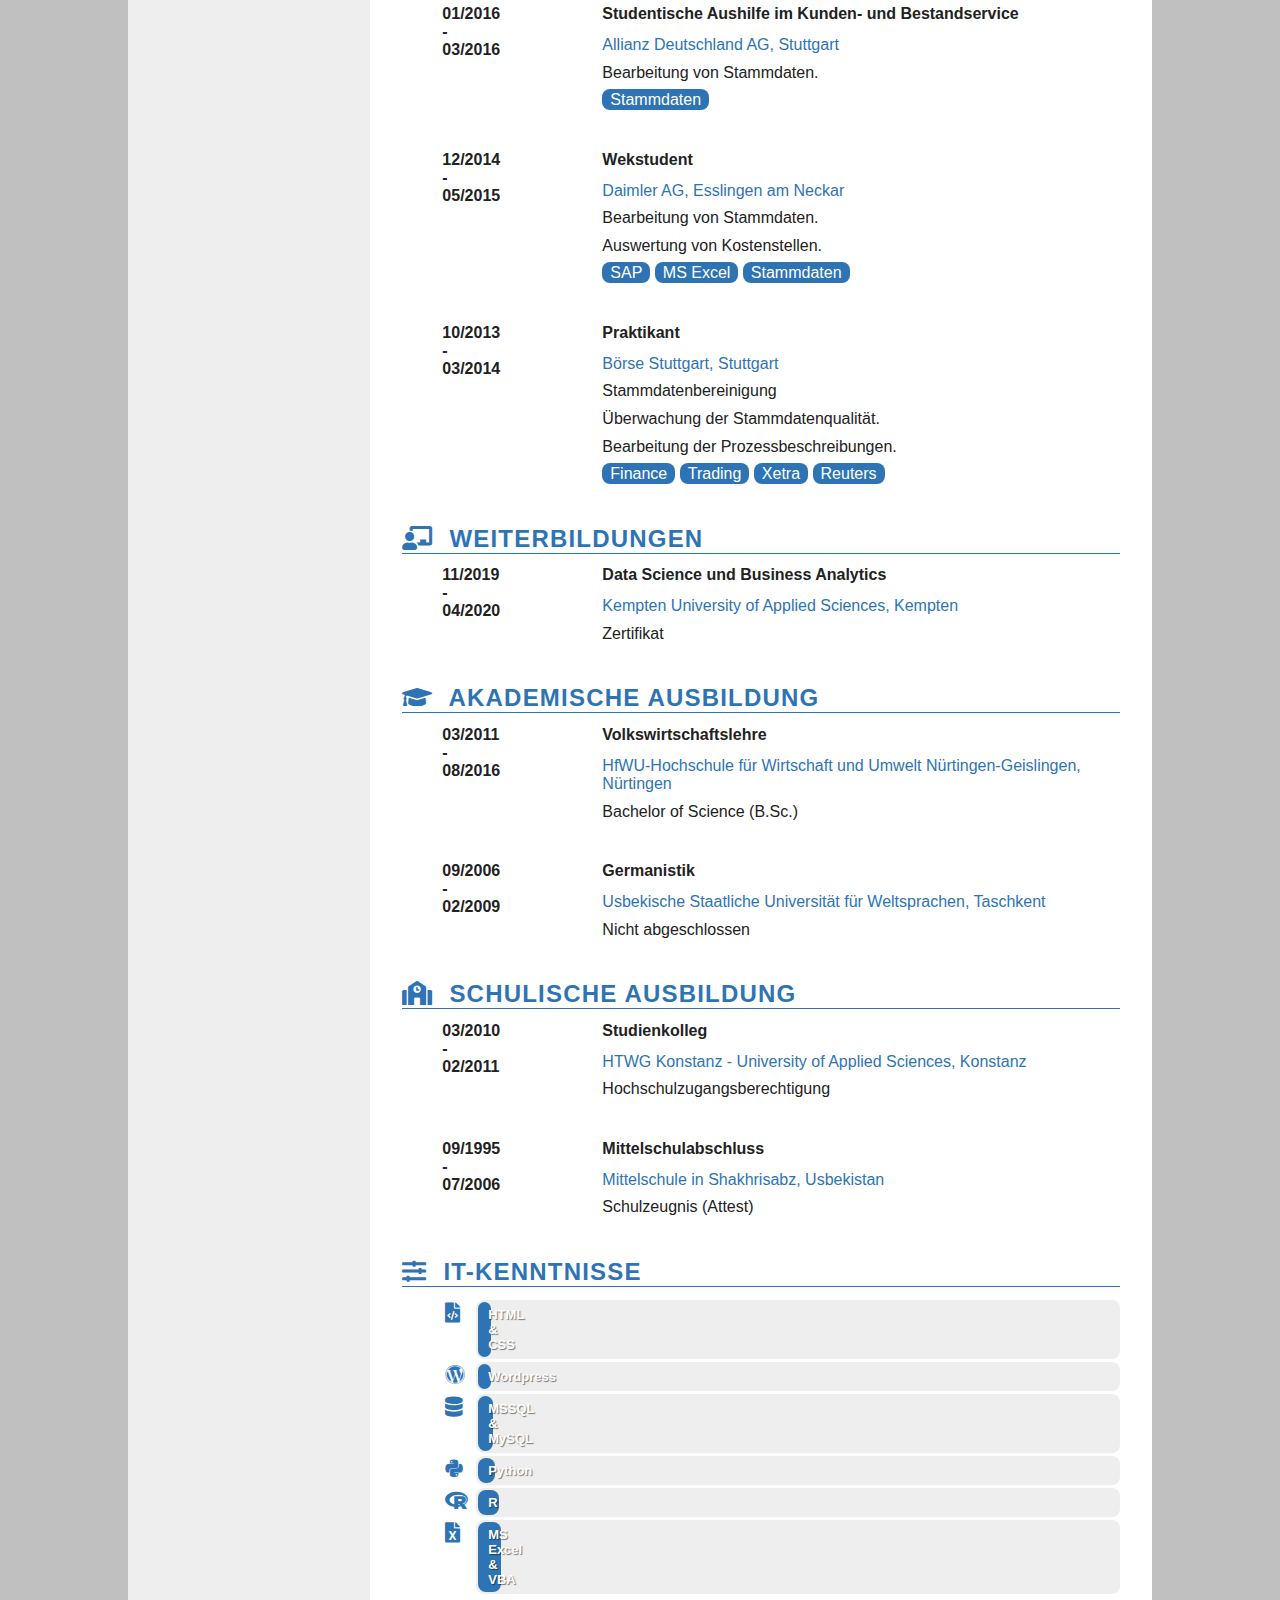
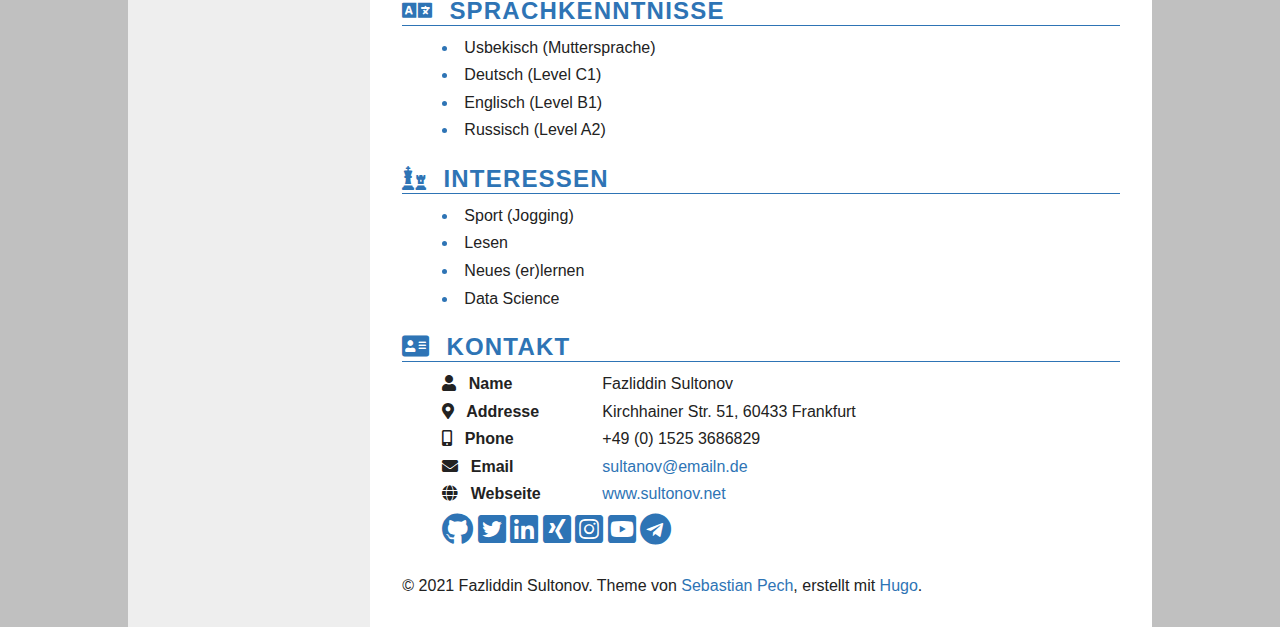
==== commit 18168e85: "new updated" ====
--- a/public/de/index.html
+++ b/public/de/index.html
@@ -1,577 +1 @@
-<!DOCTYPE html>
-<html lang="de">
-    <meta charset="utf-8"><script type="application/ld+json">
-    {
-        "@context" : "http://schema.org",
-        "@type" : "BlogPosting",
-        "mainEntityOfPage": {
-             "@type": "WebPage",
-             "@id": "\/"
-        },
-        "articleSection" : "",
-        "name" : "Lebenslauf",
-        "headline" : "Lebenslauf",
-        "description" : "Text about the site",
-        "inLanguage" : "de",
-        "author" : "Fazliddin Sultonov",
-        "creator" : "Fazliddin Sultonov",
-        "publisher": "Fazliddin Sultonov",
-        "accountablePerson" : "Fazliddin Sultonov",
-        "copyrightHolder" : "Fazliddin Sultonov",
-        "copyrightYear" : "0001",
-        "datePublished": "0001-01-01T00:00:00Z",
-        "dateModified" : "0001-01-01T00:00:00Z",
-        "url" : "\/de\/",
-        "wordCount" : "0",
-        "keywords" : [ "Blog" ]
-    }
-</script>
-<title>Lebenslauf</title><meta name="viewport" content="width=device-width, initial-scale=1, shrink-to-fit=no">
-<meta name="description" content="Text about the site">
-<meta name="author" content="Fazliddin Sultonov">
-<link rel="icon" href="../favicon.ico">
-
-
-<meta itemprop="name" content="Lebenslauf">
-<meta itemprop="description" content="Text about the site">
-<meta property="og:title" content="Lebenslauf" />
-<meta property="og:description" content="Text about the site" />
-<meta property="og:type" content="website" />
-<meta property="og:url" content="/de/" /><meta property="og:site_name" content="Lebenslauf" />
-
-
-<meta name="twitter:card" content="summary"/>
-<meta name="twitter:title" content="Lebenslauf"/>
-<meta name="twitter:description" content="Text about the site"/>
-<meta name="twitter:site" content="@Fazil_BEK"/>
-
-
-<link rel="alternate" href="../de/index.xml" type="application/rss+xml" title="Lebenslauf"/>
-
-
-
-
-
-<link rel="stylesheet" href="../css/vendor.min.ec8d9781b4e2610e31c7cef8994b92368f71b8b30317e01d010ceb5f3220790974a1fe0bf7194eb630453fffec1c0690dcfb51d552c63b8366fa9efd9dd26440.css" integrity="sha512-7I2XgbTiYQ4xx874mUuSNo9xuLMDF&#43;AdAQzrXzIgeQl0of4L9xlOtjBFP//sHAaQ3PtR1VLGO4Nm&#43;p79ndJkQA==">
-
-
-<body>
-
-
-
-
-
-<div class="container">
-    <main>
-
-<h1>Fazliddin Sultonov - Lebenslauf</h1>
-<div class="subtitle">Canada Life Assurance Europe plc</div>
-
-
-
-<section id="section-personliche-daten">
-    <h2><i class="fas fa-user"></i> Persönliche Daten</h2>
-    <ul class="listspecial">
-        
-            <li><strong><i class="fas fa-user"></i> Name</strong>Fazliddin Sultonov</p>
-        
-            <li><strong><i class="fas fa-map-marker-alt"></i> Addresse</strong>Kirchhainer Str. 51, 60433 Frankfurt</p>
-        
-            <li><strong><i class="fas fa-mobile-alt"></i> Telefon</strong>+49 (0) 1525 3686829</p>
-        
-            <li><strong><i class="fas fa-envelope"></i> E-Mail</strong><a href="mailto:sultanov@emailn.de">sultanov@emailn.de</a></p>
-        
-            <li><strong><i class="fas fa-globe"></i> Webseite</strong>sultonov.co</p>
-        
-            <li><strong><i class="far fa-calendar-alt"></i> Geburtsdatum</strong>09.02.1988</p>
-        
-            <li><strong><i class="fas fa-globe-americas"></i> Geburtsort</strong>Kashkadarya, Uzbekistan</p>
-        
-    </ul>
-</section>
-
-
-
-<section id="section-kurzprofil">
-    <h2><i class="fas fa-th-list"></i> Kurzprofil</h2>
-    
-        <div class="innerContainer">
-            <h3 class="innerLeft">Stärken</h3>
-            <div class="innerRight">
-                
-                    <p>Zielstrebig</p>
-                
-                    <p>Flexibilität</p>
-                
-                    <p>Belastbarkeit</p>
-                
-                    <p>Teamfähigkeit</p>
-                
-                    <p>Sozialkompetenz</p>
-                
-                    <p>Lernbereitschaft</p>
-                
-                    <p>Aneignung vom neuen Wissen</p>
-                
-            </div>
-        </div>
-    
-</section>
-
-
-
-<section id="section-berufsrfahrungen">
-    <h2><i class="fas fa-briefcase"></i> Berufsrfahrungen</h2>
-    
-        <div class="innerContainer">
-            <h3 class="innerLeft">07/2018<br />-<br/> Aktuell</h3>
-            <div class="innerRight">
-                <h3>Business Customisation Administrator</h3>
-                <p><a href="https://www.canadalife.de/" target="_blank" rel="noopener noreferrer">Canada Life Assurance Europe plc, Neu-Isenburg</a></p>
-                
-                    <p>Erstellung von täglichen, wöchentlichen, monatlichen Admin-Reports.</p>
-                
-                    <p>Datenaufbereitung für die Mailshots.</p>
-                
-                    <p>Automatisierungen von Reports (Ecxel VBA).</p>
-                
-                    <p>Unterstützung im Projekt FSS.</p>
-                
-                <p>
-                    
-                        <span class="tag">VBA</span>
-                    
-                        <span class="tag">MS Excel</span>
-                    
-                        <span class="tag">MS Access</span>
-                    
-                        <span class="tag">Word-Templates</span>
-                    
-                        <span class="tag">Jira</span>
-                    
-                </p>
-            </div>
-        </div>
-    
-        <div class="innerContainer">
-            <h3 class="innerLeft">01/2018<br />-<br/> 03/2018</h3>
-            <div class="innerRight">
-                <h3>Sachbearbeiter im Kundenstammdaten</h3>
-                <p><a href="https://www.henryschein-dental.de/dental.aspx?sc_lang=de-de&amp;hssc=1" target="_blank" rel="noopener noreferrer">Henry Schein Dental Deutschland GmbH, Langen</a></p>
-                
-                    <p>Erfassen und Bearbeiten von Kundenstammdaten.</p>
-                
-                    <p>Überprüfung und Anpassung von Stammdaten.</p>
-                
-                    <p>Sonderaufgaben je nach Bedarf.</p>
-                
-                <p>
-                    
-                        <span class="tag">SAP</span>
-                    
-                        <span class="tag">MS Excel</span>
-                    
-                        <span class="tag">Stammdaten</span>
-                    
-                </p>
-            </div>
-        </div>
-    
-        <div class="innerContainer">
-            <h3 class="innerLeft">10/2017<br />-<br/> 12/2017</h3>
-            <div class="innerRight">
-                <h3>Mitarbeiter</h3>
-                <p><a href="https://rentaman.de/" target="_blank" rel="noopener noreferrer">rentaman Gesellschaft für Dienstleistungen auf Zeit mbH, Frankfurt</a></p>
-                
-                    <p>Einsatz im Bereich Compliance bei der Deutschen Börse</p>
-                
-                <p>
-                    
-                        <span class="tag">Finance</span>
-                    
-                        <span class="tag">Trading</span>
-                    
-                </p>
-            </div>
-        </div>
-    
-        <div class="innerContainer">
-            <h3 class="innerLeft">06/2016<br />-<br/> 02/2017</h3>
-            <div class="innerRight">
-                <h3>Working student &amp; internship</h3>
-                <p><a href="https://www.autoliv.com/" target="_blank" rel="noopener noreferrer">Autoliv B.V. &amp; Co. KG, Hozgerlingen</a></p>
-                
-                    <p>Auswertung von Standort- und Personalausgaben.</p>
-                
-                    <p>Auswertung von Projektstunden (Target and actual hours).</p>
-                
-                <p>
-                    
-                        <span class="tag">MS Excel</span>
-                    
-                        <span class="tag">VBA</span>
-                    
-                </p>
-            </div>
-        </div>
-    
-        <div class="innerContainer">
-            <h3 class="innerLeft">01/2016<br />-<br/> 03/2016</h3>
-            <div class="innerRight">
-                <h3>Studentische Aushilfe im Kunden- und Bestandservice</h3>
-                <p><a href="https://www.allianz.de/" target="_blank" rel="noopener noreferrer">Allianz Deutschland AG, Stuttgart</a></p>
-                
-                    <p>Bearbeitung von Stammdaten.</p>
-                
-                <p>
-                    
-                        <span class="tag">Stammdaten</span>
-                    
-                </p>
-            </div>
-        </div>
-    
-        <div class="innerContainer">
-            <h3 class="innerLeft">12/2014<br />-<br/> 05/2015</h3>
-            <div class="innerRight">
-                <h3>Wekstudent</h3>
-                <p><a href="https://www.daimler.com/de/" target="_blank" rel="noopener noreferrer">Daimler AG, Esslingen am Neckar</a></p>
-                
-                    <p>Bearbeitung von Stammdaten.</p>
-                
-                    <p>Auswertung von Kostenstellen.</p>
-                
-                <p>
-                    
-                        <span class="tag">SAP</span>
-                    
-                        <span class="tag">MS Excel</span>
-                    
-                        <span class="tag">Stammdaten</span>
-                    
-                </p>
-            </div>
-        </div>
-    
-        <div class="innerContainer">
-            <h3 class="innerLeft">10/2013<br />-<br/> 03/2014</h3>
-            <div class="innerRight">
-                <h3>Praktikant</h3>
-                <p><a href="https://www.boerse-stuttgart.de/de/" target="_blank" rel="noopener noreferrer">Börse Stuttgart, Stuttgart</a></p>
-                
-                    <p>Stammdatenbereinigung</p>
-                
-                    <p>Überwachung der Stammdatenqualität.</p>
-                
-                    <p>Bearbeitung der Prozessbeschreibungen.</p>
-                
-                <p>
-                    
-                        <span class="tag">Finance</span>
-                    
-                        <span class="tag">Trading</span>
-                    
-                        <span class="tag">Xetra</span>
-                    
-                        <span class="tag">Reuters</span>
-                    
-                </p>
-            </div>
-        </div>
-    
-</section>
-
-
-
-    
-    <section id="section-weiterbildungen">
-        <h2><i class="fas fa-chalkboard-teacher"></i> Weiterbildungen</h2>
-        
-            <div class="innerContainer">
-                <h3 class="innerLeft">11/2019<br />-<br/> 04/2020</h3>
-                <div class="innerRight">
-                    <h3>Data Science und Business Analytics</h3>
-                    <p><a href="https://www.hs-kempten.de/" target="_blank" rel="noopener noreferrer">Kempten University of Applied Sciences, Kempten</a></p>
-                    <p>Zertifikat</p>
-                </div>
-            </div>
-        
-    </section>
-    
-
-    
-    <section id="section-akademische-ausbildung">
-        <h2><i class="fas fa-graduation-cap"></i> Akademische Ausbildung</h2>
-        
-            <div class="innerContainer">
-                <h3 class="innerLeft">03/2011<br />-<br/> 08/2016</h3>
-                <div class="innerRight">
-                    <h3>Volkswirtschaftslehre</h3>
-                    <p><a href="https://www.hfwu.com/" target="_blank" rel="noopener noreferrer">HfWU-Hochschule für Wirtschaft und Umwelt Nürtingen-Geislingen, Nürtingen</a></p>
-                    <p>Bachelor of Science (B.Sc.)</p>
-                </div>
-            </div>
-        
-            <div class="innerContainer">
-                <h3 class="innerLeft">09/2006<br />-<br/> 02/2009</h3>
-                <div class="innerRight">
-                    <h3>Germanistik</h3>
-                    <p><a href="http://www.uzswlu.uz/" target="_blank" rel="noopener noreferrer">Usbekische Staatliche Universität für Weltsprachen, Taschkent</a></p>
-                    <p>Nicht abgeschlossen</p>
-                </div>
-            </div>
-        
-    </section>
-    
-
-    
-    <section id="section-schulische-ausbildung">
-        <h2><i class="fas fa-school"></i> Schulische Ausbildung</h2>
-        
-            <div class="innerContainer">
-                <h3 class="innerLeft">03/2010<br />-<br/> 02/2011</h3>
-                <div class="innerRight">
-                    <h3>Studienkolleg</h3>
-                    <p><a href="https://www.htwg-konstanz.de/en/" target="_blank" rel="noopener noreferrer">HTWG Konstanz - University of Applied Sciences, Konstanz</a></p>
-                    <p>Hochschulzugangsberechtigung</p>
-                </div>
-            </div>
-        
-            <div class="innerContainer">
-                <h3 class="innerLeft">09/1995<br />-<br/> 07/2006</h3>
-                <div class="innerRight">
-                    <h3>Mittelschulabschluss</h3>
-                    <p><a href="https://en.wikipedia.org/wiki/Shahrisabz" target="_blank" rel="noopener noreferrer">Mittelschule in Shakhrisabz, Usbekistan</a></p>
-                    <p>Schulzeugnis (Attest)</p>
-                </div>
-            </div>
-        
-    </section>
-    
-
-
-
-<section id="section-it-kenntnisse">
-    <h2><i class="fas fa-sliders-h"></i> IT-Kenntnisse</h2>
-    <ul class="listspecial">
-        
-			<div class="">
-				<div class="spalte left"><i class="fas fa-file-code" style="font-size:20px"></i></div><div class="spalte right"><div class="bar learning1" data-skill="HTML & CSS"></div></div>
-				<div class="spalte left"><i class="fab fa-wordpress" style="font-size:20px"></i></div><div class="spalte right"><div class="bar learning2" data-skill="Wordpress"></div></div>
-				<div class="spalte left"><i class="fas fa-database" style="font-size:20px"></i></div><div class="spalte right"><div class="bar learning3" data-skill="MSSQL & MySQL"></div></div>
-				<div class="spalte left"><i class="fab fa-python" style="font-size:20px"></i></div><div class="spalte right"><div class="bar learning4" data-skill="Python"></div></div>				
-				<div class="spalte left"><i class="fab fa-r-project" style="font-size:20px"></i></div><div class="spalte right"><div class="bar learning5" data-skill="R"></div></div>				
-				<div class="spalte left"><i class="fas fa-file-excel" style="font-size:20px"></i></div><div class="spalte right"><div class="bar learning6" data-skill="MS Excel & VBA"></div></div>
-			</div>
-        
-    </ul>
-</section>
-
-
-
-    
-    <section id="section-sprachkenntnisse">
-        <h2><i class="fas fa-language"></i> Sprachkenntnisse</h2>
-        <ul class="listsimple">
-            
-                <li>Usbekisch (Muttersprache)</li>
-            
-                <li>Deutsch (Level C1)</li>
-            
-                <li>Englisch (Level B1)</li>
-            
-                <li>Russisch (Level A2)</li>
-            
-        </ul>
-    </section>
-    
-
-    
-    <section id="section-interessen">
-        <h2><i class="fas fa-chess"></i> Interessen</h2>
-        <ul class="listsimple">
-            
-                <li>Sport (Jogging)</li>
-            
-                <li>Lesen</li>
-            
-                <li>Neues (er)lernen</li>
-            
-                <li>Data Science</li>
-            
-        </ul>
-    </section>
-    
-
-
-
-<section id="section-kontakt">
-    <h2><i class="fas fa-address-card"></i> Kontakt</h2>
-    <ul class="listspecial">
-        
-            <li><strong><i class="fas fa-user"></i> Name</strong>Fazliddin Sultonov</p>
-        
-            <li><strong><i class="fas fa-map-marker-alt"></i> Addresse</strong>Kirchhainer Str. 51, 60433 Frankfurt</p>
-        
-            <li><strong><i class="fas fa-mobile-alt"></i> Phone</strong>+49 (0) 1525 3686829</p>
-        
-            <li><strong><i class="fas fa-envelope"></i> Email</strong><a href="mailto:sultanov@emailn.de">sultanov@emailn.de</a></p>
-        
-            <li><strong><i class="fas fa-globe"></i> Webseite</strong>sultonov.co</p>
-        
-    </ul>
-    <ul>
-  <li class="list-inline-item"><a href="https://github.com/FaziSultan" target="_blank" rel="noopener noreferrer" title="GitHub" class="fab fa-github fa-2x white-text"></a></li>
-
-
-
-
-
-  <li class="list-inline-item"><a href="https://twitter.com/Fazil_BEK" target="_blank" rel="noopener noreferrer" title="Twitter" class="fab fa-twitter-square fa-2x white-text"></a></li>
-
-
-
-
-
-
-
-
-
-
-
-
-
-
-
-
-
-
-
-
-
-
-
-  <li class="list-inline-item"><a href="https://linkedin.com/in/fazliddinsultonov" target="_blank" rel="noopener noreferrer" title="LinkedIn" class="fab fa-linkedin fa-2x white-text"></a></li>
-
-
-
-
-
-
-
-  <li class="list-inline-item"><a href="https://xing.com/profile/Fazliddin_Sultonov3" target="_blank" rel="noopener noreferrer" title="Xing" class="fab fa-xing-square fa-2x white-text"></a></li>
-
-
-
-
-
-
-
-
-
-
-
-
-
-
-
-
-
-  <li class="list-inline-item"><a href="https://instagram.com/f_sultonov" target="_blank" rel="noopener noreferrer" title="Instagram" class="fab fa-instagram-square fa-2x white-text"></a></li>
-
-
-
-
-
-
-
-
-
-
-
-  <li class="list-inline-item"><a href="https://youtube.com/channel/UC1vH3m44feh4WzQWQQBMong" target="_blank" rel="noopener noreferrer" title="YouTube" class="fab fa-youtube-square fa-2x white-text"></a></li>
-
-
-
-
-
-  <li class="list-inline-item"><a href="https://t.me/f_sultan" target="_blank" rel="noopener noreferrer" title="Telegram" class="fab fa-telegram fa-2x white-text"></a></li>
-
-
-
-
-
-
-
-</ul>
-</section>
-
-<div class="fabs">
-    
-        
-            <a href="../" class="btn">EN</a>
-        
-            <a href="../de/" class="btn">DE</a>
-        
-            <a href="../ru/" class="btn">RU</a>
-        
-    
-    <button class="btn-toggle-theme btn" aria-label="Toggle theme"><i class="fas fa-adjust"></i></button>
-    <a href="#" class="btn" aria-label="Go to top"><i class="fas fa-arrow-circle-up"></i></a>    
-</div>
-
-<footer>
-    &copy; 2021 Fazliddin Sultonov.
-    Theme von <a href="https://www.spech.de" target="_blank" rel="noopener noreferrer">Sebastian Pech</a>, erstellt mit <a href="https://gohugo.io/" target="_blank" rel="noopener noreferrer">Hugo</a>.
-</footer>
-</main>
-    <aside class="sidebar">
-
-
-
-    
-    <img src="../photo_hu766b4e87bbf5b80d20c621931a331021_529138_320x0_resize_q75_box.jpg" width="320" height="480" alt="Photo" />
-
-
-
-
-<nav>
-    <ul>
-        
-        <li><a href="#section-personliche-daten"><i class="fas fa-user"></i> Persönliche Daten</a></li>
-        <li><a href="#section-kurzprofil"><i class="fas fa-th-list"></i> Kurzprofil</a></li>
-        <li><a href="#section-berufsrfahrungen"><i class="fas fa-briefcase"></i> Berufsrfahrungen</a></li>
-		<li><a href="#section-weiterbildungen"><i class="fas fa-chalkboard-teacher"></i> Weiterbildungen</a></li>
-        <li><a href="#section-akademische-ausbildung"><i class="fas fa-graduation-cap"></i> Akademische Ausbildung</a></li>
-        
-        <li><a href="#section-schulische-ausbildung"><i class="fas fa-school"></i> Schulische Ausbildung</a></li>
-        
-        <li><a href="#section-it-kenntnisse"><i class="fas fa-sliders-h"></i> IT-Kenntnisse</a></li>
-		<li><a href="#section-sprachkenntnisse"><i class="fas fa-language"></i> Sprachkenntnisse</a></li>
-               
-        <li><a href="#section-interessen"><i class="fas fa-chess"></i> Interessen</a></li>
-        <li><a href="#section-kontakt"><i class="fas fa-address-card"></i> Kontakt</a></li>
-    </ul>
-</nav>
-</aside>
-</div>
-
-
-
-
-<script src="../js/vendor.min.a14583a13d569385a440f710953111eeb3ae21f4577e668895c2b1c1d810d1cdc163e44392fbf697d19cf3b21161c67d9d67b13cb4b396bd7782c822da97b4f4.js" integrity="sha512-oUWDoT1Wk4WkQPcQlTER7rOuIfRXfmaIlcKxwdgQ0c3BY&#43;RDkvv2l9Gc87IRYcZ9nWexPLSzlr13gsgi2pe09A=="></script>
-
-
-<script type="application/javascript">
-var doNotTrack = false;
-if (!doNotTrack) {
-	window.ga=window.ga||function(){(ga.q=ga.q||[]).push(arguments)};ga.l=+new Date;
-	ga('create', 'G-X7WX2WGMF9', 'auto');
-	
-	ga('send', 'pageview');
-}
-</script>
-<script async src='https://www.google-analytics.com/analytics.js'></script>
-
-</body>
-</html>
+<!DOCTYPE html><html><head><title>/</title><link rel="canonical" href="../"/><meta name="robots" content="noindex"><meta charset="utf-8" /><meta http-equiv="refresh" content="0; url=../" /></head></html>